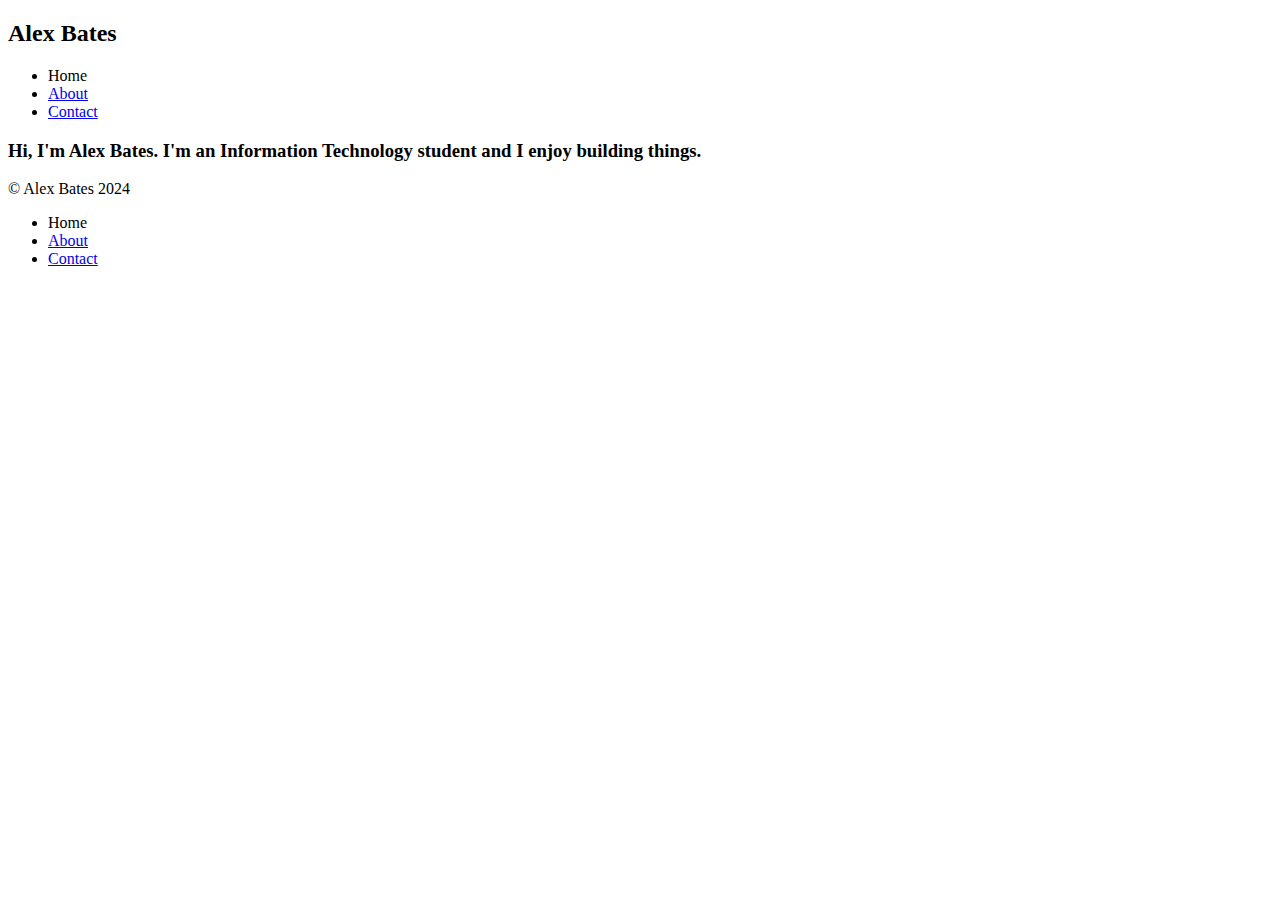
==== index.html @ 397a6e8a "Addition of html" ====
<!DOCTYPE html>
<html lang="en">
<head>
	<meta charset="utf-8">
	<meta name="viewport" content="width=device-width, initial-scale=1">
	<title>Alex Bates - Home</title>
	<link href="home.css" rel='stylesheet' type='text/css'>
</head>
<body>

<header id="navbar">
	<h2>Alex Bates</h2>
	<nav>
		<ul>
			<li>Home</li>
			<li><a href="/about/">About</a></li>
			<li><a href="/contact/">Contact</a></li>
		</ul>
	</nav>
</header>

<main>
	<h3>Hi, I'm Alex Bates. I'm an Information Technology student and I enjoy building things.</h3>
</main>

<footer>
	<span>&copy; Alex Bates 2024</span>
	<nav>
		<ul>
			<li>Home</li>
			<li><a href="/about/">About</a></li>
			<li><a href="/contact/">Contact</a></li>
		</ul>
	</nav>
</footer>

</body>
</html>
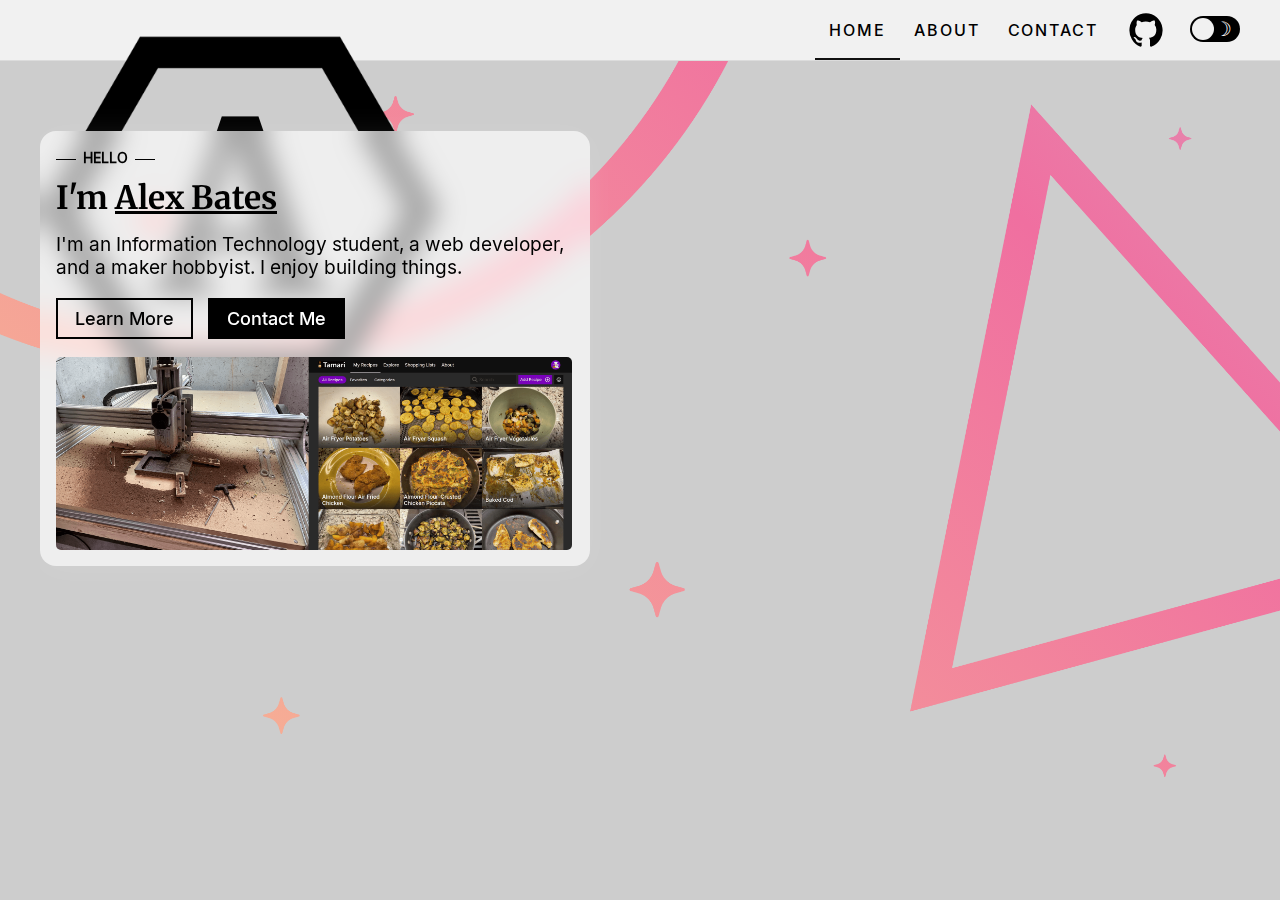
==== commit f71f8e71: "Fix nav links, Github link, and stacking order of mobile menu" ====
--- a/index.html
+++ b/index.html
@@ -2,37 +2,89 @@
 <html lang="en">
 <head>
 	<meta charset="utf-8">
+	<!-- Control size of viewport, prevent zooming -->
 	<meta name="viewport" content="width=device-width, initial-scale=1">
 	<title>Alex Bates - Home</title>
-	<link href="home.css" rel='stylesheet' type='text/css'>
+	<!-- Link a stylesheet that applies sitewide as well as one that is page specific -->
+	<link href="stylesheets/global.css" rel='stylesheet' type='text/css'>
+	<link href="stylesheets/home.css" rel='stylesheet' type='text/css'>
+	<!-- Import externally hosted Merriweather font family -->
+	<link href="https://fonts.googleapis.com/css2?family=Annapurna+SIL:wght@400;700&family=Fredoka:wght@300..700&family=Merriweather:ital,wght@0,300;0,400;0,700;0,900;1,300;1,400;1,700;1,900&display=swap" rel="stylesheet">
+	<!-- Wait until DOM is loaded until loading scripts -->
+	<script defer src="scripts/global.js"></script>
 </head>
 <body>
 
-<header id="navbar">
-	<h2>Alex Bates</h2>
-	<nav>
-		<ul>
-			<li>Home</li>
-			<li><a href="/about/">About</a></li>
-			<li><a href="/contact/">Contact</a></li>
-		</ul>
-	</nav>
+<header class="navbar">
+	<!-- Create a container that is centered on screens wider than 1200px -->
+	<div class="navbarinner">
+		<!-- Hamburger nav menu that only displays on mobile devices -->
+		<nav class="mobilemenu">
+			<!-- Create hidden checkbox that is used to open and close menu -->
+			<input id="hiddencheckbox" type="checkbox" />
+			<label class="mobilemenubtn" for="hiddencheckbox">
+				<span></span>
+			</label>
+			<ul class="mobilemenubox">
+				<li><a class="mobilemenuitem" href="/">Home</a></li>
+				<li><a class="mobilemenuitem" href="/about/">About</a></li>
+				<li><a class="mobilemenuitem" href="/contact/">Contact</a></li>
+				<!-- Github link that opens in new tab when clicked -->
+				<li><a class="mobilemenuitem mobilegithub" href="https://github.com/alexbates/" target="_blank">
+					Github
+					<!-- Credits to Flowbite for the Link icon https://flowbite.com/icons/ -->
+					<svg aria-hidden="true" xmlns="http://www.w3.org/2000/svg" fill="none" viewBox="0 0 24 24">
+						<path stroke="currentColor" stroke-linecap="round" stroke-linejoin="round" stroke-width="2" d="M13.2 9.8a3.4 3.4 0 0 0-4.8 0L5 13.2A3.4 3.4 0 0 0 9.8 18l.3-.3m-.3-4.5a3.4 3.4 0 0 0 4.8 0L18 9.8A3.4 3.4 0 0 0 13.2 5l-1 1"/>
+					</svg>
+				</a></li>
+			</ul>
+		</nav>
+		<!-- Logo image that displays at left of navbar on desktop and center on mobile -->
+		<img class="logo" alt="Alex Bates">
+		<div class="themeselector">
+			<!-- Create hidden checkbox that is used to switch between themes -->
+			<input type="checkbox" class="checkbox" id="checkbox">
+			<!-- Use a label that acts a button to toggle the checkbox -->
+			<label for="checkbox" class="checkbox-label">
+				<span class="ts-sun">☀</span>
+				<span class="ts-moon">☽</span>
+				<span class="ball"></span>
+			</label>
+		</div>
+		<!-- Site navigation that only appears on screens wider than 600px -->
+		<nav class="desktopnav">
+			<div class="github">
+				<a href="https://github.com/alexbates/" target="_blank">
+					<!-- Credits to Flowbite for the Github icon https://flowbite.com/icons/ -->
+					<svg aria-hidden="true" xmlns="http://www.w3.org/2000/svg" fill="currentColor" viewBox="0 0 24 24">
+						<path fill-rule="evenodd" d="M12 2c-2.4 0-4.7.9-6.5 2.4a10.5 10.5 0 0 0-2 13.1A10 10 0 0 0 8.7 22c.5 0 .7-.2.7-.5v-2c-2.8.7-3.4-1.1-3.4-1.1-.1-.6-.5-1.2-1-1.5-1-.7 0-.7 0-.7a2 2 0 0 1 1.5 1.1 2.2 2.2 0 0 0 1.3 1 2 2 0 0 0 1.6-.1c0-.6.3-1 .7-1.4-2.2-.3-4.6-1.2-4.6-5 0-1.1.4-2 1-2.8a4 4 0 0 1 .2-2.7s.8-.3 2.7 1c1.6-.5 3.4-.5 5 0 2-1.3 2.8-1 2.8-1 .3.8.4 1.8 0 2.7a4 4 0 0 1 1 2.7c0 4-2.3 4.8-4.5 5a2.5 2.5 0 0 1 .7 2v2.8c0 .3.2.6.7.5a10 10 0 0 0 5.4-4.4 10.5 10.5 0 0 0-2.1-13.2A9.8 9.8 0 0 0 12 2Z" clip-rule="evenodd"/>
+					</svg>
+				</a>	  
+			</div>
+			<!-- An unordered list contains links to other pages -->
+			<ul class="navlist">
+				<li class="active"><span>Home</span></li><li><span><a href="/about/">About</a></span></li><li><span><a href="/contact/">Contact</a></span></li>
+			</ul>
+		</nav>
+	</div>
 </header>
-
+<!-- Main content occupies 100% of screen height minus navbar, background is animated gradient -->
 <main>
-	<h3>Hi, I'm Alex Bates. I'm an Information Technology student and I enjoy building things.</h3>
+	<!-- division occupies entire main, semi transparent image as background -->
+	<div class="block1">
+		<!-- division has fixed width and is centered on screens wider than 1200px -->
+		<div class="maininner">
+			<div class="mainmiddle">
+				<h5>HELLO</h5>
+				<h1>I'm <span>Alex Bates</span></h1>
+				<h3>I'm an Information Technology student, a web developer, and a maker hobbyist. I enjoy building things.</h3>
+				<button class="learnbutton">Learn More</button>
+				<button class="contactbutton">Contact Me</button>
+				<div class="homephotos">&nbsp;</div>
+			</div>
+		</div>
+	</div>
 </main>
-
-<footer>
-	<span>&copy; Alex Bates 2024</span>
-	<nav>
-		<ul>
-			<li>Home</li>
-			<li><a href="/about/">About</a></li>
-			<li><a href="/contact/">Contact</a></li>
-		</ul>
-	</nav>
-</footer>
 
 </body>
 </html>--- a/stylesheets/global.css
+++ b/stylesheets/global.css
@@ -0,0 +1,293 @@
+/* LIGHT AND DARK THEMES */
+/* Variables are used later as values within rules */
+
+/* If the document has no "data-theme" attribute */
+:root {
+    --color-body: #000000;
+    --color-a: #000000;
+    --color-navbar-background: #f1f1f1;
+    --color-navbar-border: #dcdcdc;
+    --content-logo-image: url("../images/logo-light.png");
+    --color-navlist-li-hover: #ececec;
+    --color-active-bottom: #111111;
+    --color-active-top: #f1f1f1;
+    --color-active-hover-top: #ececec;
+    --color-checkbox-label: #000000;
+    --color-ts-icon: #ffffff;
+    --color-checkbox-label-ball: #f1f1f1;
+    --color-mobilemenu-span: #000000;
+    --color-mobilemenubox: #f1f1f1;
+    --color-mobilemenubox-border: #dcdcdc;
+    --color-mobilemenuitem: #000000;
+    --color-mobilemenuitem-hover: #ececec;
+}
+[data-theme="light"] {
+    --color-body: #000000;
+    --color-a: #000000;
+    --color-navbar-background: #f1f1f1;
+    --color-navbar-border: #dcdcdc;
+    --content-logo-image: url("../images/logo-light.png");
+    --color-navlist-li-hover: #ececec;
+    --color-active-bottom: #111111;
+    --color-active-top: #f1f1f1;
+    --color-active-hover-top: #ececec;
+    --color-checkbox-label: #000000;
+    --color-ts-icon: #ffffff;
+    --color-checkbox-label-ball: #f1f1f1;
+    --color-mobilemenu-span: #000000;
+    --color-mobilemenubox: #f1f1f1;
+    --color-mobilemenubox-border: #dcdcdc;
+    --color-mobilemenuitem: #000000;
+    --color-mobilemenuitem-hover: #ececec;
+}
+[data-theme="dark"] {
+    --color-body: #ffffff;
+    --color-a: #ffffff;
+    --color-navbar-background: #232323;
+    --color-navbar-border: #353535;
+    --content-logo-image: url("../images/logo-dark.png");
+    --color-navlist-li-hover: #272727;
+    --color-active-bottom: #f1f1f1;
+    --color-active-top: #232323;
+    --color-active-hover-top: #272727;
+    --color-checkbox-label: #ffffff;
+    --color-ts-icon: #000000;
+    --color-checkbox-label-ball: #232323;
+    --color-mobilemenu-span: #ffffff;
+    --color-mobilemenubox: #232323;
+    --color-mobilemenubox-border: #353535;
+    --color-mobilemenuitem: #ffffff;
+    --color-mobilemenuitem-hover: #272727;
+}
+
+/* SITEWIDE STYLING */
+
+html, body {
+    color: var(--color-body);
+    height: 100%; /* Required to enable calculated height for main */
+    font-family: Inter-Regular; 
+    padding: 0;
+    margin: 0;
+}
+a {color: var(--color-a); text-decoration: none;}
+::selection { background: #2d8dbc; color: #ffffff; }
+::-moz-selection { background: #2d8dbc; color: #ffffff; }
+
+/* IMPORT CUSTOM FONTS */
+
+@font-face {
+    font-family: Inter-Regular;
+    src: url('../fonts/Inter-Regular.otf'); /* IE9-IE11 */
+    src: url('../fonts/Inter-Regular.eot?#iefix') format('embedded-opentype'), /* IE6-IE8 */
+         url('../fonts/Inter-Regular.woff') format('woff'), /* Most Browsers */
+         url('../fonts/Inter-Regular.ttf')  format('truetype'); /* Most Except IE */
+}
+@font-face {
+    font-family: Inter-Medium;
+    src: url('../fonts/Inter-Medium.otf'); /* IE9-IE11 */
+    src: url('../fonts/Inter-Medium.eot?#iefix') format('embedded-opentype'), /* IE6-IE8 */
+         url('../fonts/Inter-Medium.woff') format('woff'), /* Most Browsers */
+         url('../fonts/Inter-Medium.ttf')  format('truetype'); /* Most Except IE */
+}
+@font-face {
+    font-family: Inter-SemiBold;
+    src: url('../fonts/Inter-SemiBold.otf'); /* IE9-IE11 */
+    src: url('../fonts/Inter-SemiBold.eot?#iefix') format('embedded-opentype'), /* IE6-IE8 */
+         url('../fonts/Inter-SemiBold.woff') format('woff'), /* Most Browsers */
+         url('../fonts/Inter-SemiBold.ttf')  format('truetype'); /* Most Except IE */
+}
+
+/* NAVBAR */
+
+.navbar {
+    background: var(--color-navbar-background);
+    border-bottom: 1px solid var(--color-navbar-border);
+    font-size: 20px;
+    height: 60px;
+}
+.navbarinner {
+    margin: 0 auto;
+    width: 1200px;
+}
+.logo {
+    content: var(--content-logo-image);
+    height: 40px;
+    margin-top: 10px;
+    width: 40px;
+}
+.desktopnav {float: right;}
+.navlist {
+    float: right;
+    list-style-type: none;
+    margin: 0;
+    padding: 0;
+}
+.navlist li {
+    display: inline-block;
+    font-family: Inter-Medium;
+    font-size: 16px;
+    letter-spacing: 0.12em;
+    line-height: 60px;
+    height: 60px;
+    padding: 0;
+    text-transform: uppercase;
+}
+.navlist li:hover:not(.active) {
+    background: var(--color-navlist-li-hover);
+}
+.navlist span {
+    padding-left: 14px;
+    padding-right: 14px;
+}
+.active {
+	background: linear-gradient(to bottom, var(--color-active-top) calc(100% - 2px), var(--color-active-bottom) 5px) no-repeat left bottom;
+}
+.active:hover {
+    background: linear-gradient(to bottom, var(--color-active-hover-top) calc(100% - 2px), var(--color-active-bottom) 5px) no-repeat left bottom;
+}
+
+.themeselector {
+    float: right;
+    margin-left: 10px;
+}
+.checkbox {opacity: 0;} /* Hide the input field */
+.checkbox-label {
+    background-color: var(--color-checkbox-label);
+    width: 50px;
+    height: 26px;
+    border-radius: 13px;
+    position: relative;
+    padding: 0px;
+    cursor: pointer;
+    display: flex;
+    align-items: center;
+    justify-content: space-between; /* Place space between icons */
+    margin-top: -8px;
+}
+.ts-sun {
+    color: var(--color-ts-icon);
+    font-size: 16px;
+    padding-left: 6px;
+}
+.ts-moon {
+    color: var(--color-ts-icon);
+    padding-right: 8px;
+}
+.checkbox-label .ball {
+    background-color: var(--color-checkbox-label-ball);
+    width: 22px;
+    height: 22px;
+    position: absolute;
+    left: 2px;
+    top: 2px;
+    border-radius: 50%;
+    transition: transform 0.2s linear;
+}
+.checkbox:checked + .checkbox-label .ball {
+    transform: translateX(24px);
+}
+.github {
+    float: right;
+}
+.github svg {
+    height: 40px;
+    margin-left: 14px;
+    margin-top: 10px;
+    margin-right: 14px;
+    width: 40px;
+}
+
+/* MOBILE HAMBURGER MENU */
+
+.mobilemenu {
+    display: none; /* Hide mobile menu on desktop */
+    float: left; /* Prevent menu from taking space and pushing elements in navbarinner div */
+}
+/* Hide the hidden checkbox that enables the hamburger */
+#hiddencheckbox {opacity: 0;}
+/* Create rotation effect on span when hidden checkbox is checked */
+#hiddencheckbox:checked ~ .mobilemenubtn > span {transform: rotate(45deg);}
+#hiddencheckbox:checked ~ .mobilemenubtn > span::before {top: 0; transform: rotate(0);}
+#hiddencheckbox:checked ~ .mobilemenubtn > span::after {top: 0;transform: rotate(90deg);}
+/* Show mobilemenubox div after clicking hamburger */
+#hiddencheckbox:checked ~ .mobilemenubox {left: 0; visibility: visible;}
+/* Style the label that acts as a button */
+.mobilemenubtn {
+    align-items: center;
+    cursor: pointer;
+    display: flex;
+    float: left;
+    height: 28px;
+    left: 12px; /* Set left edge of positioned mobilemenubutton */
+    position: relative; /* Position relative to normal position */
+    top: 16px; /* Set top edge of positioned mobilemenubutton */
+    width: 28px;
+    z-index: 11; /* Always display on top of mobilemenubox */
+}
+/* Transform span element into three horizontal bars (hamburger) */
+.mobilemenubtn > span,
+.mobilemenubtn > span::before,
+.mobilemenubtn > span::after {
+    display: block;
+    position: absolute;
+    width: 100%;
+    height: 2px;
+    background-color: var(--color-mobilemenu-span);
+    transition-duration: .25s;
+  }
+/* Inserted content before the span and position it above span */
+.mobilemenubtn > span::before {content: ''; top: -8px;}
+/* Insert content after the span and position it below span */
+.mobilemenubtn > span::after {content: ''; top: 8px;}
+/* Style unordered list page overlay */
+.mobilemenubox {
+    background-color: var(--color-mobilemenubox);
+    border-right: 1px solid var(--color-mobilemenubox-border);
+    display: block;
+    position: fixed;
+    visibility: hidden; /* Hide while checkbox is not checked */
+    top: 0;
+    left: -100%;
+    width: 280px;
+    height: 100%;
+    margin: 0;
+    list-style: none;
+    padding-top: 60px; /* Align top of first li with bottom of navbar */
+    padding-left: 0px; /* Remove default padding to the left */
+    transition-duration: .25s;
+    z-index: 10; /* Display in front of all other elements except mobilemenubtn */
+}
+.mobilemenuitem {
+    color: var(--color-mobilemenuitem);
+    display: block;
+    font-family: Inter-Medium;
+    font-size: 18px;
+    letter-spacing: 0.12em;
+    padding: 16px 0px; /* Apply padding on top and bottom to space items apart */
+    text-decoration: none;
+    text-transform: uppercase;
+    transition-duration: .25s;
+}
+.mobilemenuitem svg {
+    height: 27px;
+    margin-left: 4px;
+    margin-top: -2px;
+    position: absolute;
+    width: 27px;
+}
+/* Pull mobile github link to the left to make it appear centered */
+.mobilegithub {margin-left: -26px;}
+/* Change link background color when hovering */
+.mobilemenuitem:hover {background-color: var(--color-mobilemenuitem-hover);}
+
+@media screen and (max-width: 1200px) {
+    .navbarinner {width: 100%;}
+    .logo {margin-left: 10px;}
+    .themeselector {margin-right: 10px;}
+}
+@media screen and (max-width: 600px) {
+    .navbar {text-align: center;}
+    .logo {margin-left: 20px;} /* Position logo in center of navbarinner */
+    .desktopnav {display: none;} /* Hide desktop nav on mobile */
+    .mobilemenu {display: block;} /* Show mobilemenu on mobile */
+}--- a/stylesheets/home.css
+++ b/stylesheets/home.css
@@ -0,0 +1,175 @@
+/* LIGHT AND DARK THEMES */
+/* Variables are used later as values within rules */
+
+/* If the document has no "data-theme" attribute */
+:root {
+    --color-body-background: #ffffff;
+    --color-main-bg: linear-gradient(45deg, #f8c291, #f06fa0, #b9e5e7 , #a29bfe, #ffeaa7, #c6f6a4);
+    --background-image-block1: url("../images/home-bg-light-stars.png");
+    --color-mainmiddle-bg: rgba(255, 255, 255, 0.65);
+    --color-mainmiddle-boxshadow: rgba(255, 255, 255, 0.1);
+    --color-h5-line: #000000;
+    --color-learn-button: #000000;
+    --color-learn-button-hover: #131313;
+    --color-contact-button-bg: #000000;
+    --color-contact-button-font: #ffffff;
+    --color-contact-button-bg-hover: #131313;
+}
+[data-theme="light"] {
+    --color-body-background: #ffffff;
+    --color-main-bg: linear-gradient(45deg, #f8c291, #f06fa0, #b9e5e7 , #a29bfe, #ffeaa7, #c6f6a4);
+    --background-image-block1: url("../images/home-bg-light-stars.png");
+    --color-mainmiddle-bg: rgba(255, 255, 255, 0.65);
+    --color-mainmiddle-boxshadow: rgba(255, 255, 255, 0.1);
+    --color-h5-line: #000000;
+    --color-learn-button: #000000;
+    --color-learn-button-hover: #131313;
+    --color-contact-button-bg: #000000;
+    --color-contact-button-font: #ffffff;
+    --color-contact-button-bg-hover: #131313;
+}
+[data-theme="dark"] {
+    --color-body-background: #000000;
+    --color-main-bg: linear-gradient(45deg, #c27d0d, #E94584, #08a4c7, #6c5ce7, #f1c40f, #25a65a);
+    --background-image-block1: url("../images/home-bg-dark-stars.png");
+    --color-mainmiddle-bg: rgba(0, 0, 0, 0.65);
+    --color-mainmiddle-boxshadow: rgba(0, 0, 0, 0.1);
+    --color-h5-line: #ffffff;
+    --color-learn-button: #ffffff;
+    --color-learn-button-hover: #efefef;
+    --color-contact-button-bg: #ffffff;
+    --color-contact-button-font: #000000;
+    --color-contact-button-bg-hover: #efefef;
+}
+
+/* STYLING FOR HOME PAGE ELEMENTS */
+
+html, body {
+    background: var(--color-body-background); 
+}
+main {
+    animation: gradient 16s linear infinite;
+    animation-direction: alternate;
+    background: var(--color-main-bg);
+    background-size: 600% 100%;
+    height: 200px; /* Required for min height to work */
+    min-height: calc(100% - 61px); /* Make minimum height 100% minus navbar */
+    padding: 0;
+}
+@keyframes gradient {
+    0% {background-position: 0%}
+    100% {background-position: 100%}
+}
+.block1 {
+    background-image: var(--background-image-block1);
+    background-repeat: no-repeat;
+    background-size: cover;
+    min-height: 100%;
+    width: 100%;
+}
+.maininner {
+    margin: 0 auto;
+    width: 1200px;
+    overflow: hidden;
+}
+.mainmiddle {
+    background: var(--color-mainmiddle-bg); /* Make background black translucent */
+    /* Create a blurred glass effect */
+    backdrop-filter: blur(12.6px);
+    -webkit-backdrop-filter: blur(12.6px);
+    box-shadow: 0 4px 30px var(--color-mainmiddle-boxshadow);
+    border-radius: 16px;
+    margin-bottom: 20px; /* Ensure there is always spacing between mainmiddle and bottom of page */
+    margin-top: 70px;
+    padding-bottom: 16px;
+    width: 550px;
+}
+h1 {
+    font-family: "Merriweather", Georgia, serif;
+    margin-top: 0px; /* remove default margin */
+    margin-bottom: 0px; /* remove default margin */
+    padding-left: 16px;
+    padding-right: 16px;
+}
+h1 span {text-decoration: underline;}
+h3 {
+    font-weight: normal;
+    margin-top: 15px;
+    padding-left: 16px;
+    padding-right: 16px;
+}
+h5 {
+    font-size: 14px;
+    overflow: hidden;
+    text-align: left;
+    margin-bottom: 12px;
+    padding-left: 23px;
+    padding-right: 10px;
+    padding-top: 18px;
+  }
+h5::before,
+h5::after {
+    background-color: var(--color-h5-line);
+    content: "";
+    display: inline-block;
+    height: 1px;
+    position: relative;
+    vertical-align: middle;
+    width: 20px;
+}
+h5::before {right: 0.5em;} /* Style the left horizontal line */
+h5::after {left: 0.5em;} /* Style the right horizontal line */
+.homephotos {
+    aspect-ratio: 8 / 3; /* Maintain aspect ratio when width changes */
+    background-image: url("../images/home-photos.png");
+    background-size: cover;
+    border-radius: 5px;
+    margin-left: 16px;
+    margin-top: 18px;
+    opacity: 1;
+    width: calc(100% - 34px); /* Occupy full width of parent minus the margin used by self */
+}
+.learnbutton {
+    background: none;
+    border: 2px solid var(--color-learn-button);
+    color: var(--color-learn-button);
+    cursor: pointer;
+    font-family: Inter-Medium;
+    font-size: 18px;
+    margin-left: 16px;
+    padding: 8px 17px; /* Apply 10px padding to top and bottom, 17 to left and right */
+}
+.learnbutton:hover {
+    border: 2px solid var(--color-learn-button-hover);
+}
+.contactbutton {
+    background: var(--color-contact-button-bg);
+    border: 2px solid var(--color-contact-button-bg);
+    color: var(--color-contact-button-font);
+    cursor: pointer;
+    font-family: Inter-Medium;
+    font-size: 18px;
+    margin-left: 10px;
+    padding: 8px 17px; /* Apply 10px padding to top and bottom, 17 to left and right */
+}
+.contactbutton:hover {
+    background: var(--color-contact-button-bg-hover);
+    border: 2px solid var(--color-contact-button-bg-hover);
+}
+
+/* MEDIA QUERIES - RESPONSIVE DESIGN */
+
+@media screen and (max-width: 1200px) {
+    .maininner {width: 100%;}
+    /* Apply 10px spacing between mainmiddle and edge of screen */
+    .mainmiddle {
+        margin-left: 10px; 
+        margin-right: 10px;
+    }
+}
+@media screen and (max-width: 600px) {
+    .mainmiddle {
+        margin-top: 20px;
+        width: calc(100% - 20px);
+    }
+}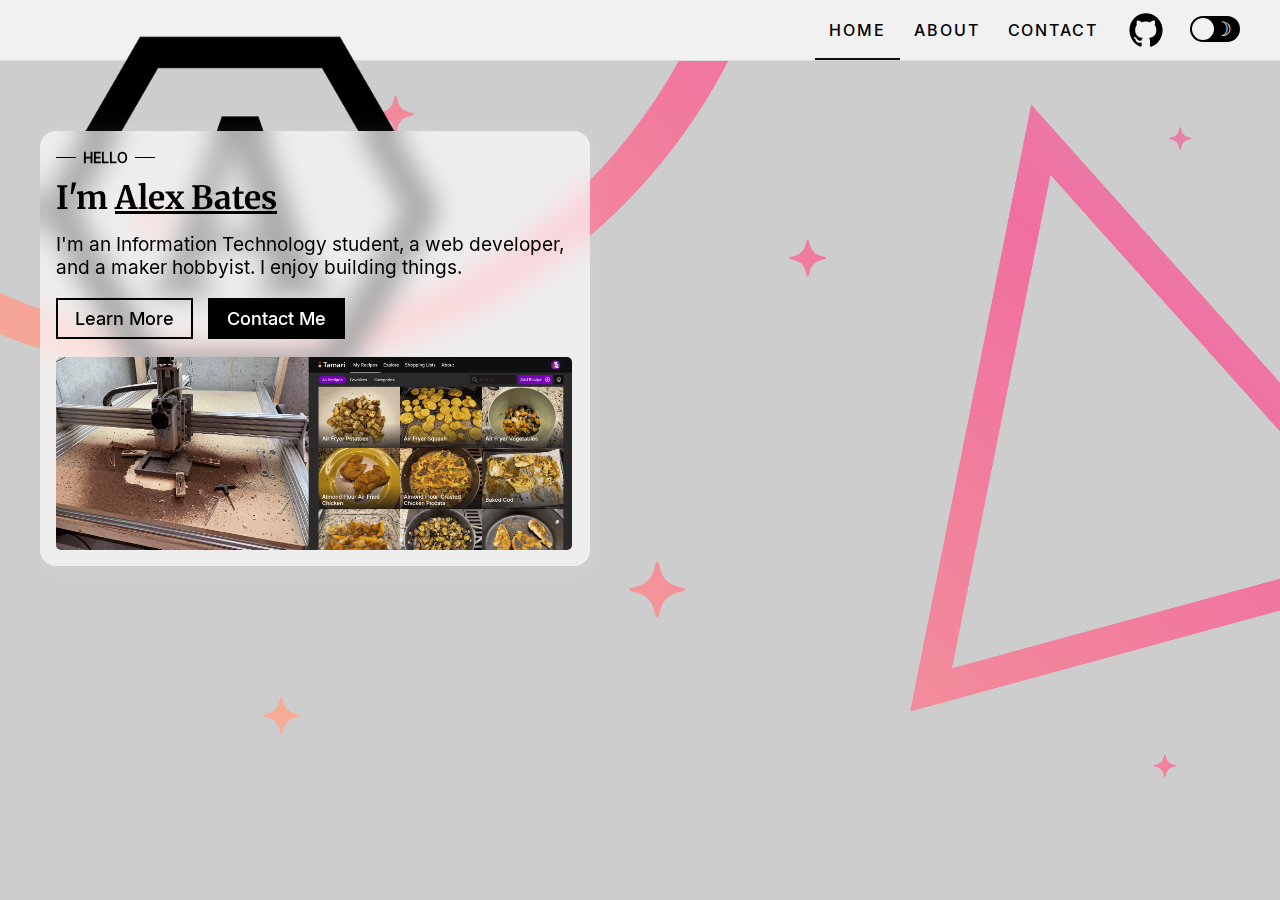
==== commit 868edddf: "Add inline styling for logo" ====
--- a/index.html
+++ b/index.html
@@ -40,7 +40,7 @@
 			</ul>
 		</nav>
 		<!-- Logo image that displays at left of navbar on desktop and center on mobile -->
-		<img class="logo" alt="Alex Bates">
+		<img class="logo" alt="Alex Bates" style="width: 40px; height: 40px;">
 		<div class="themeselector">
 			<!-- Create hidden checkbox that is used to switch between themes -->
 			<input type="checkbox" class="checkbox" id="checkbox">
@@ -78,8 +78,8 @@
 				<h5>HELLO</h5>
 				<h1>I'm <span>Alex Bates</span></h1>
 				<h3>I'm an Information Technology student, a web developer, and a maker hobbyist. I enjoy building things.</h3>
-				<button class="learnbutton">Learn More</button>
-				<button class="contactbutton">Contact Me</button>
+				<button class="learnbutton" onclick="location.href='/about/'">Learn More</button>
+				<button class="contactbutton" onclick="location.href='/contact/'">Contact Me</button>
 				<div class="homephotos">&nbsp;</div>
 			</div>
 		</div>
--- a/stylesheets/global.css
+++ b/stylesheets/global.css
@@ -66,14 +66,15 @@
     color: var(--color-body);
     height: 100%; /* Required to enable calculated height for main */
     font-family: Inter-Regular; 
-    padding: 0;
-    margin: 0;
-}
-a {color: var(--color-a); text-decoration: none;}
-::selection { background: #2d8dbc; color: #ffffff; }
-::-moz-selection { background: #2d8dbc; color: #ffffff; }
+    padding: 0; /* Ensure no padding by default */
+    margin: 0; /* Ensure no margin by default */
+}
+a {color: var(--color-a); text-decoration: none;} /* Sitewide styling for links */
+::selection { background: #2d8dbc; color: #ffffff; } /* Set colors for text highlighting */
+::-moz-selection { background: #2d8dbc; color: #ffffff; } /* Set colors for text highlighting */
 
 /* IMPORT CUSTOM FONTS */
+/* Credits to rsms.me for the Inter typeface family https://rsms.me/inter/ */
 
 @font-face {
     font-family: Inter-Regular;
@@ -101,24 +102,24 @@
 
 .navbar {
     background: var(--color-navbar-background);
-    border-bottom: 1px solid var(--color-navbar-border);
+    border-bottom: 1px solid var(--color-navbar-border); /* Apply 1 pixel border to bottom of navbar */
     font-size: 20px;
-    height: 60px;
+    height: 60px; /* Navbar is fixed height at all screen sizes */
 }
 .navbarinner {
-    margin: 0 auto;
-    width: 1200px;
+    margin: 0 auto; /* Center the division within navbar */
+    width: 1200px; /* Width is fixed on screens wider than 1200px */
 }
 .logo {
-    content: var(--content-logo-image);
-    height: 40px;
+    content: var(--content-logo-image); /* Custom logo image, effectively the same as using src HTML attribute */
+    height: 40px; /* Logo image is a fixed size */
     margin-top: 10px;
-    width: 40px;
-}
-.desktopnav {float: right;}
+    width: 40px; /* Logo image is a fixed size */
+}
+.desktopnav {float: right;} /* Position nav to the right of navbar */
 .navlist {
-    float: right;
-    list-style-type: none;
+    float: right; /* Position ul to the right of desktopnav */
+    list-style-type: none; /* Don't use bullet points in list */
     margin: 0;
     padding: 0;
 }
@@ -126,28 +127,30 @@
     display: inline-block;
     font-family: Inter-Medium;
     font-size: 16px;
-    letter-spacing: 0.12em;
+    letter-spacing: 0.12em; /* Adjust spacing between li letters */
     line-height: 60px;
-    height: 60px;
+    height: 60px; /* Make li elements full height of navbar, this enables background to be used */
     padding: 0;
-    text-transform: uppercase;
+    text-transform: uppercase; /* Convert li text to uppercase */
 }
 .navlist li:hover:not(.active) {
-    background: var(--color-navlist-li-hover);
+    background: var(--color-navlist-li-hover); /* Set background for li's when hovering, except for those with active class */
 }
 .navlist span {
-    padding-left: 14px;
+    padding-left: 14px; /* Make spacing between edge of span and edge of li */
     padding-right: 14px;
 }
 .active {
+    /* Background effectively makes 2px tall border at bottom of list item */
 	background: linear-gradient(to bottom, var(--color-active-top) calc(100% - 2px), var(--color-active-bottom) 5px) no-repeat left bottom;
 }
 .active:hover {
+    /* Background effectively makes 2px tall border at bottom of list item */
     background: linear-gradient(to bottom, var(--color-active-hover-top) calc(100% - 2px), var(--color-active-bottom) 5px) no-repeat left bottom;
 }
 
 .themeselector {
-    float: right;
+    float: right; /* Position theme selector to the right */
     margin-left: 10px;
 }
 .checkbox {opacity: 0;} /* Hide the input field */
@@ -155,18 +158,18 @@
     background-color: var(--color-checkbox-label);
     width: 50px;
     height: 26px;
-    border-radius: 13px;
-    position: relative;
+    border-radius: 13px; /* Rounded corners, left and right side are circular */
+    position: relative; /* Used so descendant ball span can be set to absolute */
     padding: 0px;
-    cursor: pointer;
+    cursor: pointer; /* Change cursor to make it appear as a button */
     display: flex;
-    align-items: center;
-    justify-content: space-between; /* Place space between icons */
+    align-items: center; /* Align span descendents to middle */
+    justify-content: space-between; /* Place space between span emojis */
     margin-top: -8px;
 }
 .ts-sun {
     color: var(--color-ts-icon);
-    font-size: 16px;
+    font-size: 16px; /* Make sun emoji larger, it should appear same size as moon emoji */
     padding-left: 6px;
 }
 .ts-moon {
@@ -175,19 +178,19 @@
 }
 .checkbox-label .ball {
     background-color: var(--color-checkbox-label-ball);
-    width: 22px;
-    height: 22px;
-    position: absolute;
-    left: 2px;
+    width: 22px; /* Sizing is 4px smaller than label container */
+    height: 22px; /* Sizing is 4px smaller than label container */
+    position: absolute; /* Position relative to ancestor */
+    left: 2px; /* Position in center of label */
     top: 2px;
-    border-radius: 50%;
+    border-radius: 50%; /* Make the span round to appear as a ball */
     transition: transform 0.2s linear;
 }
 .checkbox:checked + .checkbox-label .ball {
-    transform: translateX(24px);
+    transform: translateX(24px); /* Move ball 24px when checkbox is checked */
 }
 .github {
-    float: right;
+    float: right; /* Position division to right of desktopnav */
 }
 .github svg {
     height: 40px;
@@ -229,7 +232,7 @@
 .mobilemenubtn > span::before,
 .mobilemenubtn > span::after {
     display: block;
-    position: absolute;
+    position: absolute; /* Position relative to ancestor */
     width: 100%;
     height: 2px;
     background-color: var(--color-mobilemenu-span);
@@ -265,20 +268,23 @@
     letter-spacing: 0.12em;
     padding: 16px 0px; /* Apply padding on top and bottom to space items apart */
     text-decoration: none;
-    text-transform: uppercase;
+    text-transform: uppercase; /* Convert text content to uppercase */
     transition-duration: .25s;
 }
 .mobilemenuitem svg {
     height: 27px;
     margin-left: 4px;
     margin-top: -2px;
-    position: absolute;
+    position: absolute; /* Position relative to ancestor */
     width: 27px;
 }
 /* Pull mobile github link to the left to make it appear centered */
 .mobilegithub {margin-left: -26px;}
 /* Change link background color when hovering */
 .mobilemenuitem:hover {background-color: var(--color-mobilemenuitem-hover);}
+
+/* MEDIA QUERIES - RESPONSIVE DESIGN */
+/* Apply padding and margin at various screen sizes */
 
 @media screen and (max-width: 1200px) {
     .navbarinner {width: 100%;}
--- a/stylesheets/home.css
+++ b/stylesheets/home.css
@@ -48,29 +48,30 @@
     background: var(--color-body-background); 
 }
 main {
-    animation: gradient 16s linear infinite;
-    animation-direction: alternate;
+    animation: gradient 16s linear infinite; /* Animate using the colors set by background */
+    animation-direction: alternate; /* The animation reverses direction each cycle */
     background: var(--color-main-bg);
-    background-size: 600% 100%;
+    background-size: 600% 100%; /* Width is 600% because using six color background */
     height: 200px; /* Required for min height to work */
     min-height: calc(100% - 61px); /* Make minimum height 100% minus navbar */
     padding: 0;
 }
+/* Control the intermediate steps in the CSS animation */
 @keyframes gradient {
     0% {background-position: 0%}
     100% {background-position: 100%}
 }
 .block1 {
-    background-image: var(--background-image-block1);
+    background-image: var(--background-image-block1); /* Custom semi transparent backdrop, one is specific to dark theme the other is specific to light */
     background-repeat: no-repeat;
-    background-size: cover;
+    background-size: cover; /* Stretch to full size of division */
     min-height: 100%;
     width: 100%;
 }
 .maininner {
-    margin: 0 auto;
-    width: 1200px;
-    overflow: hidden;
+    margin: 0 auto; /* Center the division within block1 */
+    width: 1200px; /* Width is fixed on screens wider than 1200px */
+    overflow: hidden; /* Don't allow content to extend beyond division */
 }
 .mainmiddle {
     background: var(--color-mainmiddle-bg); /* Make background black translucent */
@@ -78,11 +79,11 @@
     backdrop-filter: blur(12.6px);
     -webkit-backdrop-filter: blur(12.6px);
     box-shadow: 0 4px 30px var(--color-mainmiddle-boxshadow);
-    border-radius: 16px;
+    border-radius: 16px; /* Round the corners of the division */
     margin-bottom: 20px; /* Ensure there is always spacing between mainmiddle and bottom of page */
-    margin-top: 70px;
+    margin-top: 70px; /* Apply significant margin when viewing on larger screen */
     padding-bottom: 16px;
-    width: 550px;
+    width: 550px; /* Fixed size width on larger screen */
 }
 h1 {
     font-family: "Merriweather", Georgia, serif;
@@ -91,11 +92,11 @@
     padding-left: 16px;
     padding-right: 16px;
 }
-h1 span {text-decoration: underline;}
+h1 span {text-decoration: underline;} /* Underline "Alex Bates" within the heading */
 h3 {
-    font-weight: normal;
+    font-weight: normal; /* Don't make the heading text bold */
     margin-top: 15px;
-    padding-left: 16px;
+    padding-left: 16px; /* Use padding here instead of by mainmiddle */
     padding-right: 16px;
 }
 h5 {
@@ -106,15 +107,16 @@
     padding-left: 23px;
     padding-right: 10px;
     padding-top: 18px;
-  }
+}
+/* Create a horizontal line before and after the heading */
 h5::before,
 h5::after {
     background-color: var(--color-h5-line);
-    content: "";
+    content: ""; /* Specify content so it will appear */
     display: inline-block;
     height: 1px;
+    margin-bottom: 5px; /* Align lines with center of text instead of bottom */
     position: relative;
-    vertical-align: middle;
     width: 20px;
 }
 h5::before {right: 0.5em;} /* Style the left horizontal line */
@@ -122,42 +124,43 @@
 .homephotos {
     aspect-ratio: 8 / 3; /* Maintain aspect ratio when width changes */
     background-image: url("../images/home-photos.png");
-    background-size: cover;
-    border-radius: 5px;
+    background-size: cover; /* Background should stretch to fill division */
+    border-radius: 5px; /* Round the corners of the division */
     margin-left: 16px;
     margin-top: 18px;
-    opacity: 1;
+    opacity: 1; /* The division is not translucent */
     width: calc(100% - 34px); /* Occupy full width of parent minus the margin used by self */
 }
 .learnbutton {
-    background: none;
-    border: 2px solid var(--color-learn-button);
+    background: none; /* No background so mainmiddle background and gradient will appear below */
+    border: 2px solid var(--color-learn-button); /* Use a border instead of a background */
     color: var(--color-learn-button);
-    cursor: pointer;
+    cursor: pointer; /* The button will appear clickable */
     font-family: Inter-Medium;
     font-size: 18px;
     margin-left: 16px;
     padding: 8px 17px; /* Apply 10px padding to top and bottom, 17 to left and right */
 }
 .learnbutton:hover {
-    border: 2px solid var(--color-learn-button-hover);
+    border: 2px solid var(--color-learn-button-hover); /* Change the border color on mouse hover */
 }
 .contactbutton {
     background: var(--color-contact-button-bg);
-    border: 2px solid var(--color-contact-button-bg);
+    border: 2px solid var(--color-contact-button-bg); /* Uses border the same color as background, the keep sizing in line with learn button */
     color: var(--color-contact-button-font);
-    cursor: pointer;
+    cursor: pointer; /* The button will appear clickable */
     font-family: Inter-Medium;
     font-size: 18px;
     margin-left: 10px;
     padding: 8px 17px; /* Apply 10px padding to top and bottom, 17 to left and right */
 }
 .contactbutton:hover {
-    background: var(--color-contact-button-bg-hover);
+    background: var(--color-contact-button-bg-hover); /* Change background and border color on hover */
     border: 2px solid var(--color-contact-button-bg-hover);
 }
 
 /* MEDIA QUERIES - RESPONSIVE DESIGN */
+/* Apply padding and margin at various screen sizes */
 
 @media screen and (max-width: 1200px) {
     .maininner {width: 100%;}
@@ -170,6 +173,6 @@
 @media screen and (max-width: 600px) {
     .mainmiddle {
         margin-top: 20px;
-        width: calc(100% - 20px);
+        width: calc(100% - 20px); /* mainmiddle will fill width of screen on mobile devices */
     }
 }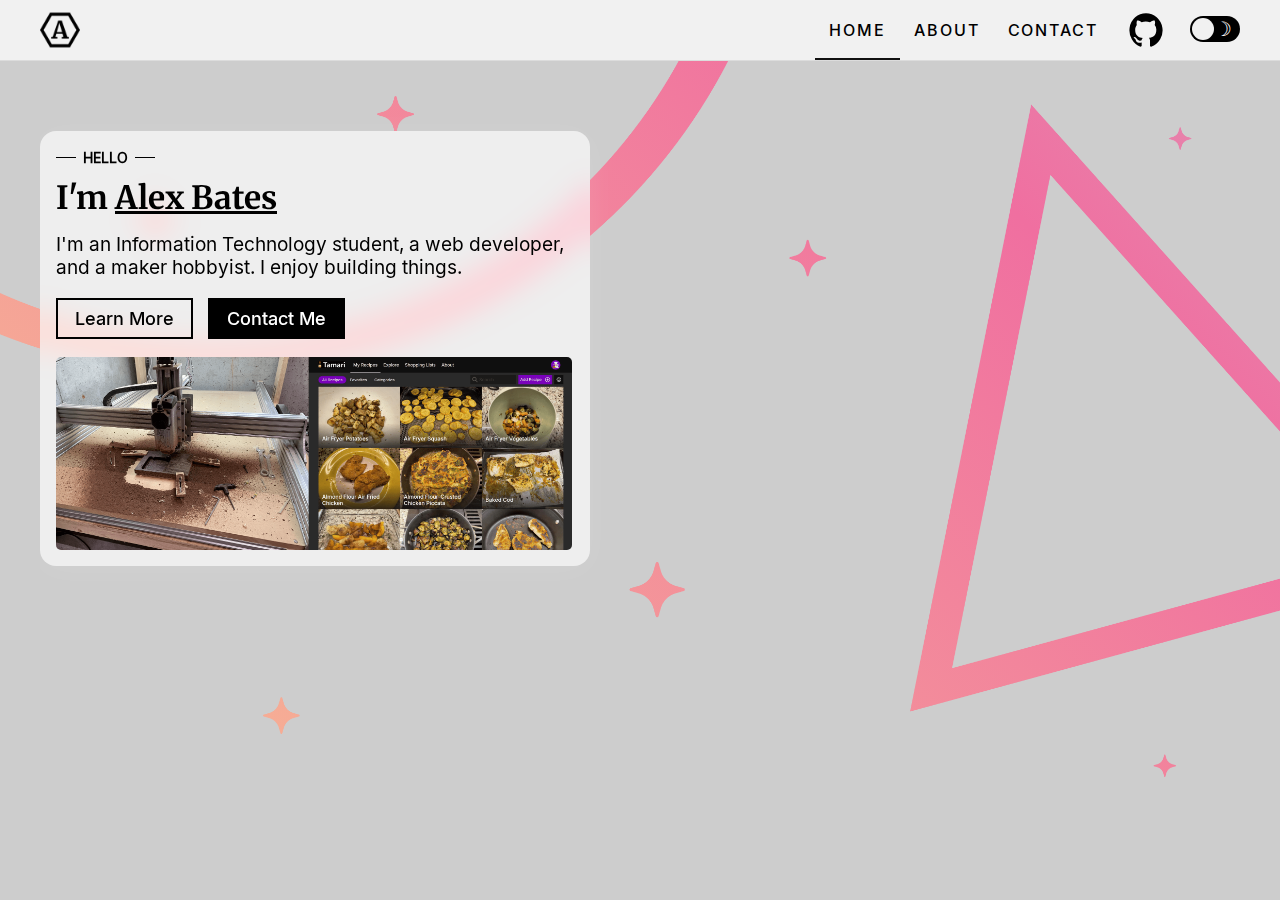
==== commit 7385d781: "Fix logo display issue on Chrome and HTML validation issues" ====
--- a/index.html
+++ b/index.html
@@ -6,7 +6,7 @@
 	<meta name="viewport" content="width=device-width, initial-scale=1">
 	<title>Alex Bates - Home</title>
 	<!-- Link a stylesheet that applies sitewide as well as one that is page specific -->
-	<link href="stylesheets/global.css" rel='stylesheet' type='text/css'>
+	<link href="stylesheets/global-ab.css" rel='stylesheet' type='text/css'>
 	<link href="stylesheets/home.css" rel='stylesheet' type='text/css'>
 	<!-- Import externally hosted Merriweather font family -->
 	<link href="https://fonts.googleapis.com/css2?family=Annapurna+SIL:wght@400;700&family=Fredoka:wght@300..700&family=Merriweather:ital,wght@0,300;0,400;0,700;0,900;1,300;1,400;1,700;1,900&display=swap" rel="stylesheet">
@@ -21,7 +21,7 @@
 		<!-- Hamburger nav menu that only displays on mobile devices -->
 		<nav class="mobilemenu">
 			<!-- Create hidden checkbox that is used to open and close menu -->
-			<input id="hiddencheckbox" type="checkbox" />
+			<input id="hiddencheckbox" type="checkbox">
 			<label class="mobilemenubtn" for="hiddencheckbox">
 				<span></span>
 			</label>
@@ -40,7 +40,8 @@
 			</ul>
 		</nav>
 		<!-- Logo image that displays at left of navbar on desktop and center on mobile -->
-		<img class="logo" alt="Alex Bates" style="width: 40px; height: 40px;">
+		<!-- Division is used instead of img since img requires an src attribute -->
+		<div class="logo"></div>
 		<div class="themeselector">
 			<!-- Create hidden checkbox that is used to switch between themes -->
 			<input type="checkbox" class="checkbox" id="checkbox">
--- a/stylesheets/global-ab.css
+++ b/stylesheets/global-ab.css
@@ -0,0 +1,302 @@
+/* LIGHT AND DARK THEMES */
+/* Variables are used later as values within rules */
+
+/* If the document has no "data-theme" attribute */
+:root {
+    --color-body: #000000;
+    --color-a: #000000;
+    --color-navbar-background: #f1f1f1;
+    --color-navbar-border: #dcdcdc;
+    --content-logo-image: url("../images/logo-light.png");
+    --color-navlist-li-hover: #ececec;
+    --color-active-bottom: #111111;
+    --color-active-top: #f1f1f1;
+    --color-active-hover-top: #ececec;
+    --color-checkbox-label: #000000;
+    --color-ts-icon: #ffffff;
+    --color-checkbox-label-ball: #f1f1f1;
+    --color-mobilemenu-span: #000000;
+    --color-mobilemenubox: #f1f1f1;
+    --color-mobilemenubox-border: #dcdcdc;
+    --color-mobilemenuitem: #000000;
+    --color-mobilemenuitem-hover: #ececec;
+}
+[data-theme="light"] {
+    --color-body: #000000;
+    --color-a: #000000;
+    --color-navbar-background: #f1f1f1;
+    --color-navbar-border: #dcdcdc;
+    --content-logo-image: url("../images/logo-light.png");
+    --color-navlist-li-hover: #ececec;
+    --color-active-bottom: #111111;
+    --color-active-top: #f1f1f1;
+    --color-active-hover-top: #ececec;
+    --color-checkbox-label: #000000;
+    --color-ts-icon: #ffffff;
+    --color-checkbox-label-ball: #f1f1f1;
+    --color-mobilemenu-span: #000000;
+    --color-mobilemenubox: #f1f1f1;
+    --color-mobilemenubox-border: #dcdcdc;
+    --color-mobilemenuitem: #000000;
+    --color-mobilemenuitem-hover: #ececec;
+}
+[data-theme="dark"] {
+    --color-body: #ffffff;
+    --color-a: #ffffff;
+    --color-navbar-background: #232323;
+    --color-navbar-border: #353535;
+    --content-logo-image: url("../images/logo-dark.png");
+    --color-navlist-li-hover: #272727;
+    --color-active-bottom: #f1f1f1;
+    --color-active-top: #232323;
+    --color-active-hover-top: #272727;
+    --color-checkbox-label: #ffffff;
+    --color-ts-icon: #000000;
+    --color-checkbox-label-ball: #232323;
+    --color-mobilemenu-span: #ffffff;
+    --color-mobilemenubox: #232323;
+    --color-mobilemenubox-border: #353535;
+    --color-mobilemenuitem: #ffffff;
+    --color-mobilemenuitem-hover: #272727;
+}
+
+/* SITEWIDE STYLING */
+
+html, body {
+    color: var(--color-body);
+    height: 100%; /* Required to enable calculated height for main */
+    font-family: Inter-Regular; 
+    padding: 0; /* Ensure no padding by default */
+    margin: 0; /* Ensure no margin by default */
+}
+a {color: var(--color-a); text-decoration: none;} /* Sitewide styling for links */
+::selection { background: #2d8dbc; color: #ffffff; } /* Set colors for text highlighting */
+::-moz-selection { background: #2d8dbc; color: #ffffff; } /* Set colors for text highlighting */
+
+/* IMPORT CUSTOM FONTS */
+/* Credits to rsms.me for the Inter typeface family https://rsms.me/inter/ */
+
+@font-face {
+    font-family: Inter-Regular;
+    src: url('../fonts/Inter-Regular.otf'); /* IE9-IE11 */
+    src: url('../fonts/Inter-Regular.eot?#iefix') format('embedded-opentype'), /* IE6-IE8 */
+         url('../fonts/Inter-Regular.woff') format('woff'), /* Most Browsers */
+         url('../fonts/Inter-Regular.ttf')  format('truetype'); /* Most Except IE */
+}
+@font-face {
+    font-family: Inter-Medium;
+    src: url('../fonts/Inter-Medium.otf'); /* IE9-IE11 */
+    src: url('../fonts/Inter-Medium.eot?#iefix') format('embedded-opentype'), /* IE6-IE8 */
+         url('../fonts/Inter-Medium.woff') format('woff'), /* Most Browsers */
+         url('../fonts/Inter-Medium.ttf')  format('truetype'); /* Most Except IE */
+}
+@font-face {
+    font-family: Inter-SemiBold;
+    src: url('../fonts/Inter-SemiBold.otf'); /* IE9-IE11 */
+    src: url('../fonts/Inter-SemiBold.eot?#iefix') format('embedded-opentype'), /* IE6-IE8 */
+         url('../fonts/Inter-SemiBold.woff') format('woff'), /* Most Browsers */
+         url('../fonts/Inter-SemiBold.ttf')  format('truetype'); /* Most Except IE */
+}
+
+/* NAVBAR */
+
+.navbar {
+    background: var(--color-navbar-background);
+    border-bottom: 1px solid var(--color-navbar-border); /* Apply 1 pixel border to bottom of navbar */
+    font-size: 20px;
+    height: 60px; /* Navbar is fixed height at all screen sizes */
+}
+.navbarinner {
+    margin: 0 auto; /* Center the division within navbar */
+    width: 1200px; /* Width is fixed on screens wider than 1200px */
+}
+.logo {
+    background: var(--content-logo-image); /* Custom logo image, effectively the same as using src HTML attribute */
+    background-size: cover;
+    background-repeat: no-repeat;
+    float: left;
+    height: 40px; /* Logo image is a fixed size */
+    margin-top: 10px;
+    width: 40px; /* Logo image is a fixed size */
+}
+.desktopnav {float: right;} /* Position nav to the right of navbar */
+.navlist {
+    float: right; /* Position ul to the right of desktopnav */
+    list-style-type: none; /* Don't use bullet points in list */
+    margin: 0;
+    padding: 0;
+}
+.navlist li {
+    display: inline-block;
+    font-family: Inter-Medium;
+    font-size: 16px;
+    letter-spacing: 0.12em; /* Adjust spacing between li letters */
+    line-height: 60px;
+    height: 60px; /* Make li elements full height of navbar, this enables background to be used */
+    padding: 0;
+    text-transform: uppercase; /* Convert li text to uppercase */
+}
+.navlist li:hover:not(.active) {
+    background: var(--color-navlist-li-hover); /* Set background for li's when hovering, except for those with active class */
+}
+.navlist span {
+    padding-left: 14px; /* Make spacing between edge of span and edge of li */
+    padding-right: 14px;
+}
+.active {
+    /* Background effectively makes 2px tall border at bottom of list item */
+	background: linear-gradient(to bottom, var(--color-active-top) calc(100% - 2px), var(--color-active-bottom) 5px) no-repeat left bottom;
+}
+.active:hover {
+    /* Background effectively makes 2px tall border at bottom of list item */
+    background: linear-gradient(to bottom, var(--color-active-hover-top) calc(100% - 2px), var(--color-active-bottom) 5px) no-repeat left bottom;
+}
+
+.themeselector {
+    float: right; /* Position theme selector to the right */
+    margin-left: 10px;
+}
+.checkbox {opacity: 0;} /* Hide the input field */
+.checkbox-label {
+    background-color: var(--color-checkbox-label);
+    width: 50px;
+    height: 26px;
+    border-radius: 13px; /* Rounded corners, left and right side are circular */
+    position: relative; /* Used so descendant ball span can be set to absolute */
+    padding: 0px;
+    cursor: pointer; /* Change cursor to make it appear as a button */
+    display: flex;
+    align-items: center; /* Align span descendents to middle */
+    justify-content: space-between; /* Place space between span emojis */
+    margin-top: -8px;
+}
+.ts-sun {
+    color: var(--color-ts-icon);
+    font-size: 16px; /* Make sun emoji larger, it should appear same size as moon emoji */
+    padding-left: 6px;
+}
+.ts-moon {
+    color: var(--color-ts-icon);
+    padding-right: 8px;
+}
+.checkbox-label .ball {
+    background-color: var(--color-checkbox-label-ball);
+    width: 22px; /* Sizing is 4px smaller than label container */
+    height: 22px; /* Sizing is 4px smaller than label container */
+    position: absolute; /* Position relative to ancestor */
+    left: 2px; /* Position in center of label */
+    top: 2px;
+    border-radius: 50%; /* Make the span round to appear as a ball */
+    transition: transform 0.2s linear;
+}
+.checkbox:checked + .checkbox-label .ball {
+    transform: translateX(24px); /* Move ball 24px when checkbox is checked */
+}
+.github {
+    float: right; /* Position division to right of desktopnav */
+}
+.github svg {
+    height: 40px;
+    margin-left: 14px;
+    margin-top: 10px;
+    margin-right: 14px;
+    width: 40px;
+}
+
+/* MOBILE HAMBURGER MENU */
+
+.mobilemenu {
+    display: none; /* Hide mobile menu on desktop */
+    float: left; /* Prevent menu from taking space and pushing elements in navbarinner div */
+}
+/* Hide the hidden checkbox that enables the hamburger */
+#hiddencheckbox {opacity: 0;}
+/* Create rotation effect on span when hidden checkbox is checked */
+#hiddencheckbox:checked ~ .mobilemenubtn > span {transform: rotate(45deg);}
+#hiddencheckbox:checked ~ .mobilemenubtn > span::before {top: 0; transform: rotate(0);}
+#hiddencheckbox:checked ~ .mobilemenubtn > span::after {top: 0;transform: rotate(90deg);}
+/* Show mobilemenubox div after clicking hamburger */
+#hiddencheckbox:checked ~ .mobilemenubox {left: 0; visibility: visible;}
+/* Style the label that acts as a button */
+.mobilemenubtn {
+    align-items: center;
+    cursor: pointer;
+    display: flex;
+    float: left;
+    height: 28px;
+    left: 12px; /* Set left edge of positioned mobilemenubutton */
+    position: relative; /* Position relative to normal position */
+    top: 16px; /* Set top edge of positioned mobilemenubutton */
+    width: 28px;
+    z-index: 11; /* Always display on top of mobilemenubox */
+}
+/* Transform span element into three horizontal bars (hamburger) */
+.mobilemenubtn > span,
+.mobilemenubtn > span::before,
+.mobilemenubtn > span::after {
+    display: block;
+    position: absolute; /* Position relative to ancestor */
+    width: 100%;
+    height: 2px;
+    background-color: var(--color-mobilemenu-span);
+    transition-duration: .25s;
+  }
+/* Inserted content before the span and position it above span */
+.mobilemenubtn > span::before {content: ''; top: -8px;}
+/* Insert content after the span and position it below span */
+.mobilemenubtn > span::after {content: ''; top: 8px;}
+/* Style unordered list page overlay */
+.mobilemenubox {
+    background-color: var(--color-mobilemenubox);
+    border-right: 1px solid var(--color-mobilemenubox-border);
+    display: block;
+    position: fixed;
+    visibility: hidden; /* Hide while checkbox is not checked */
+    top: 0;
+    left: -100%;
+    width: 280px;
+    height: 100%;
+    margin: 0;
+    list-style: none;
+    padding-top: 60px; /* Align top of first li with bottom of navbar */
+    padding-left: 0px; /* Remove default padding to the left */
+    transition-duration: .25s;
+    z-index: 10; /* Display in front of all other elements except mobilemenubtn */
+}
+.mobilemenuitem {
+    color: var(--color-mobilemenuitem);
+    display: block;
+    font-family: Inter-Medium;
+    font-size: 18px;
+    letter-spacing: 0.12em;
+    padding: 16px 0px; /* Apply padding on top and bottom to space items apart */
+    text-decoration: none;
+    text-transform: uppercase; /* Convert text content to uppercase */
+    transition-duration: .25s;
+}
+.mobilemenuitem svg {
+    height: 27px;
+    margin-left: 4px;
+    margin-top: -2px;
+    position: absolute; /* Position relative to ancestor */
+    width: 27px;
+}
+/* Pull mobile github link to the left to make it appear centered */
+.mobilegithub {margin-left: -26px;}
+/* Change link background color when hovering */
+.mobilemenuitem:hover {background-color: var(--color-mobilemenuitem-hover);}
+
+/* MEDIA QUERIES - RESPONSIVE DESIGN */
+/* Apply padding and margin at various screen sizes */
+
+@media screen and (max-width: 1200px) {
+    .navbarinner {width: 100%;}
+    .logo {margin-left: 10px;}
+    .themeselector {margin-right: 10px;}
+}
+@media screen and (max-width: 600px) {
+    .navbar {text-align: center;}
+    .logo {margin-left: calc(42.5% - 28px);} /* Position logo in center of navbarinner */
+    .desktopnav {display: none;} /* Hide desktop nav on mobile */
+    .mobilemenu {display: block;} /* Show mobilemenu on mobile */
+}